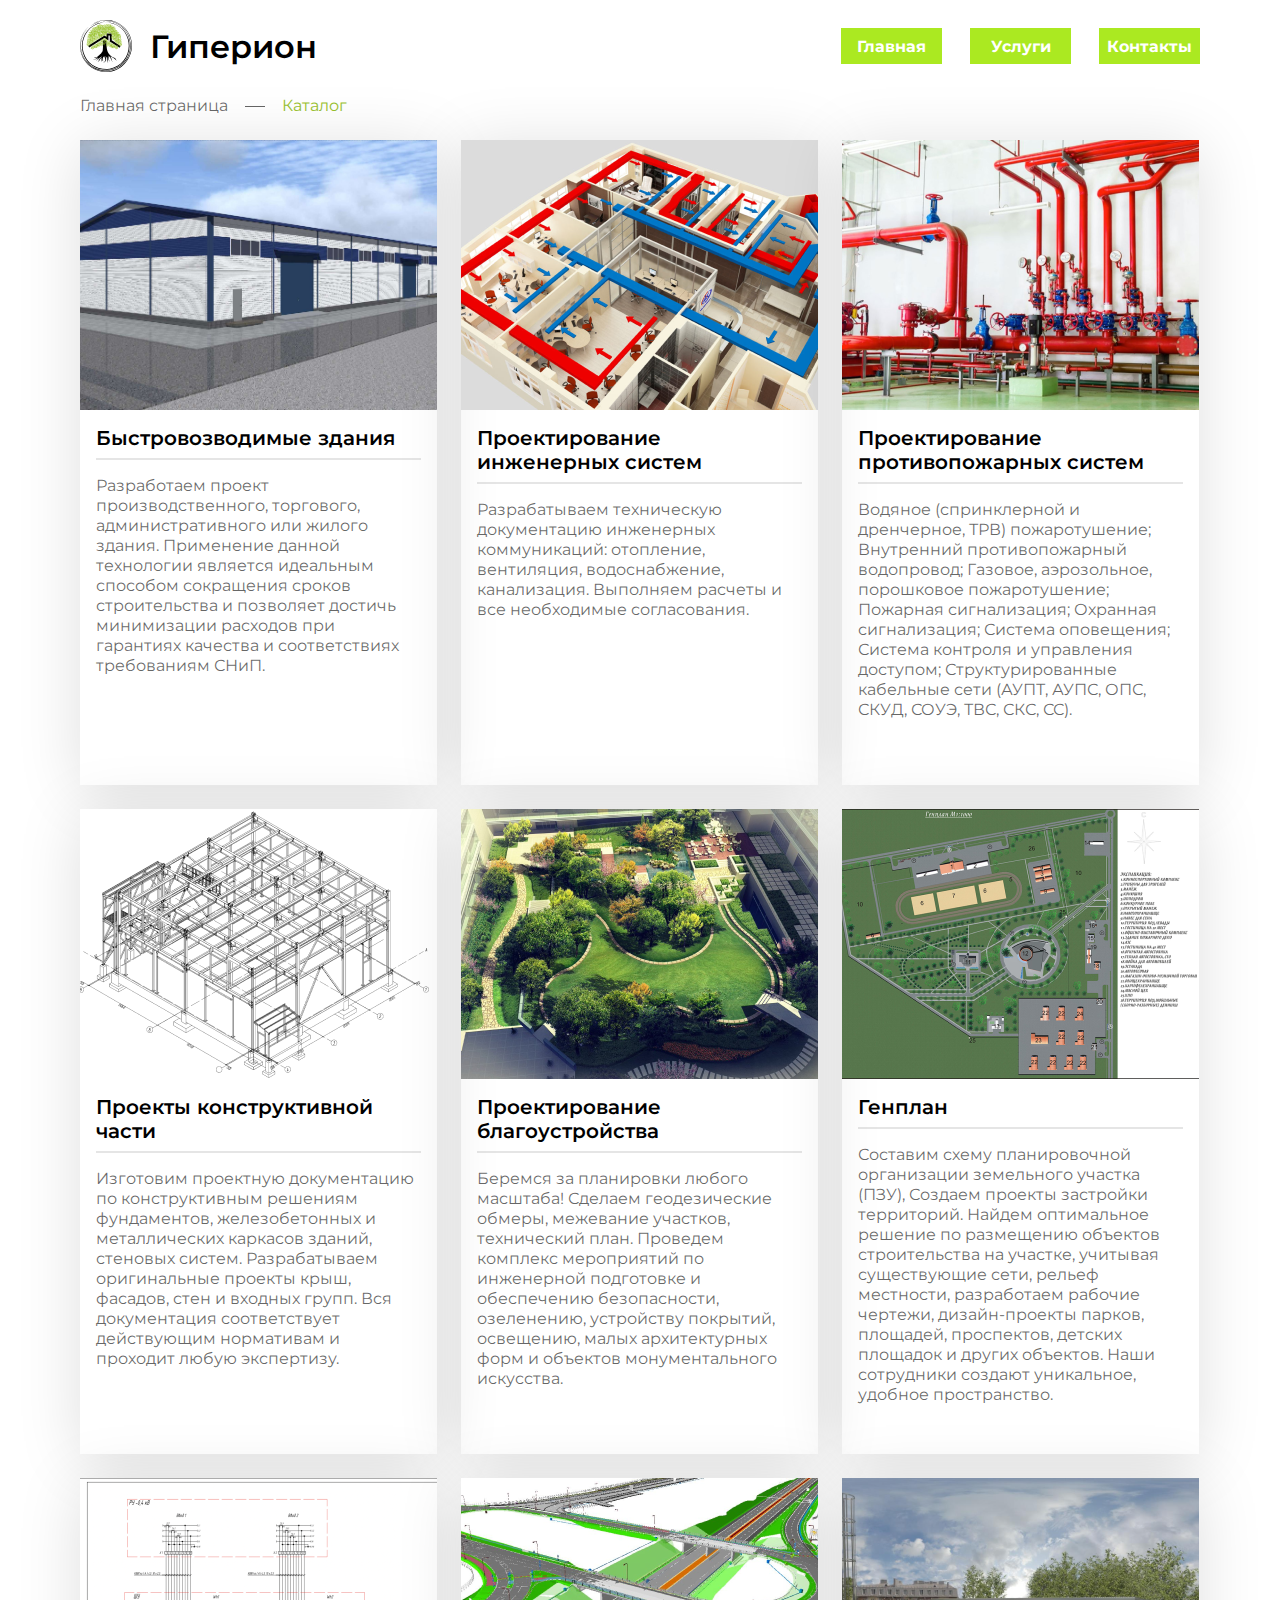
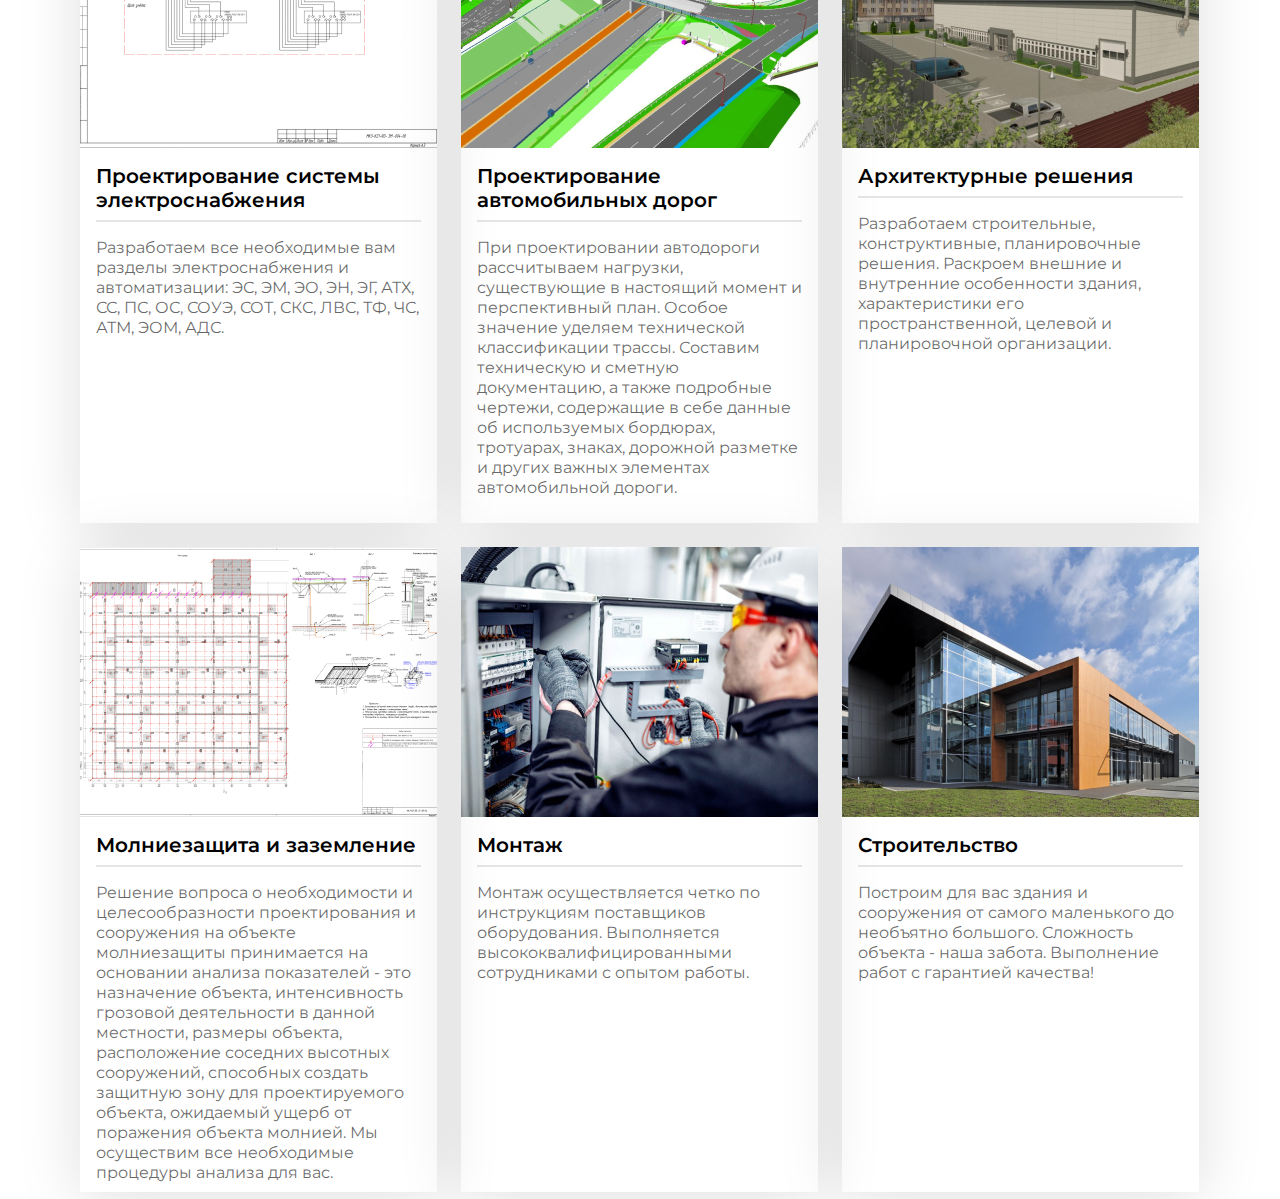
==== components/catalog/catalog.html @ 3549bc14 "added catalog page" ====
<!DOCTYPE html>
<html lang="en">
<head>
    <meta charset="UTF-8">
    <meta http-equiv="X-UA-Compatible" content="IE=edge">
    <meta name="viewport" content="width=device-width, initial-scale=1.0">
    <link rel="stylesheet" href="/css/style.css">
    <title>Document</title>
</head>
<body>
    <header>
        <div class="container">
            <div class="header">
                <div class="header__logo">
                    <img src="../../img/logo.svg" alt="Logo">
                    <h2 class="header__logo-text">Гиперион</h2>
                </div>
                <div class="header__buttons">
                    <button class="header__buttons-btn">Главная</button>
                    <button class="header__buttons-btn">Услуги</button>
                    <button class="header__buttons-btn">Контакты</button>
                </div>
            </div>
        </div>
    </header>
    <section class="linked__wrap">
        <div class="container">
            <div class="linked__wrap-links">
                <a href="#" class="linked__wrap-link">Главная страница</a>
                <div class="linked__wrap-border"></div>
                <a href="#" class="linked__wrap-link active">Каталог</a>
            </div>
        </div>
    </section>
    <section class="catalog_card">
        <div class="container">
            <div class="catalog__card-wrapp" id="catalogwrapp">
                <div class="catalog__card-block">
                    <div class="catalog__card-img"></div>
                    <div class="catalog__card-container">
                        <p class="catalog__card-title">Быстровозводимые здания</p>
                        <div class="catalog__card-border"></div>
                        <p class="catalog__card-descr">Разработаем проект производственного, торгового, административного или жилого здания. Применение данной технологии является идеальным способом сокращения сроков строительства и позволяет достичь минимизации расходов при гарантиях качества и соответствиях требованиям СНиП.</p>
                    </div>
                </div>
            </div>
        </div>
    </section>
    <script src="../../js/catalog.js"></script>
    <script src="../../js/root.js"></script>
    <script src="./allproducts.js"></script>

</body>
</html>
---- css/style.css ----
@import url("https://fonts.googleapis.com/css2?family=Montserrat:wght@400;500;600;700&display=swap"); /* Reset and base styles  */
* {
  padding: 0px;
  margin: 0px;
  border: none;
  font-family: "Montserrat", sans-serif;
}

*,
*::before,
*::after {
  box-sizing: border-box;
}

:focus,
:active {
  /*outline: none;*/
}

a:focus,
a:active {
  /* outline: none;*/
}

/* Links */
a,
a:link,
a:visited {
  /* color: inherit; */
  text-decoration: none;
  /* display: inline-block; */
}

a:hover {
  /* color: inherit; */
  text-decoration: none;
}

/* Common */
aside,
nav,
footer,
header,
section,
main {
  display: block;
}

h1,
h2,
h3,
h4,
h5,
h6,
p {
  font-size: inherit;
  font-weight: inherit;
}

ul,
ul li {
  list-style: none;
}

img {
  vertical-align: top;
}

img,
svg {
  max-width: 100%;
  height: auto;
}

address {
  font-style: normal;
}

/* Form */
input,
textarea,
button,
select {
  font-family: inherit;
  font-size: inherit;
  color: inherit;
  background-color: transparent;
}

input::-ms-clear {
  display: none;
}

button,
input[type=submit] {
  display: inline-block;
  box-shadow: none;
  background-color: transparent;
  background: none;
  cursor: pointer;
}

input:focus,
input:active,
button:focus,
button:active {
  outline: none;
}

button::-moz-focus-inner {
  padding: 0;
  border: 0;
}

label {
  cursor: pointer;
}

legend {
  display: block;
}

* {
  padding: 0;
  margin: 0;
}

.container {
  width: 1120px;
  margin: 0 auto;
}

.header {
  display: flex;
  align-items: center;
  justify-content: space-between;
  margin-top: 20px;
}
.header__logo {
  display: flex;
  align-items: center;
}
.header__logo-text {
  margin-left: 18px;
  font-weight: 600;
  font-size: 32px;
}
.header__buttons-btn {
  width: 101px;
  height: 36px;
  background-color: #abe921;
  margin-right: 24px;
  color: #ffffff;
  font-weight: 700;
}
.header__buttons-btn:hover {
  background-color: #cef27e;
  transition: all ease-in-out 0.2s;
}
.header__buttons-btn:active {
  background-color: #8dc413;
  transition: all ease-in-out 0.2s;
}
.header__buttons-btn:last-child {
  margin-right: 0;
}

.subheader {
  width: 100%;
  display: flex;
  margin-top: 20px;
  min-height: 950px;
  background: url("../img/subheaderBack.png") no-repeat center;
  background-size: cover;
  position: relative;
  z-index: -1;
}
.subheader__block {
  margin-top: 24px;
  display: flex;
  flex-wrap: wrap;
  justify-content: space-between;
}
.subheader__block-left {
  width: 360px;
  height: 500px;
  margin-top: 110px;
  color: #ffffff;
  border-top: 6px solid #c5ff2e;
  border-left: 6px solid #c5ff2e;
  border-bottom: 6px solid #c5ff2e;
  background: linear-gradient(#c5ff2e, #c5ff2e), linear-gradient(#c5ff2e, #c5ff2e);
  background-size: 6px 260px, 6px 40px;
  background-repeat: no-repeat, no-repeat;
  background-position: right bottom, top right;
  z-index: 1;
}
.subheader__block-text {
  display: block;
  margin-top: 34px;
  margin-left: 32px;
  width: 633px;
  height: 198px;
  z-index: 6;
  font-size: 54px;
  font-weight: 600;
  line-height: 66px;
}
.subheader__block-descr {
  margin: 16px 32px 0 32px;
  font-size: 20px;
  line-height: 24px;
}
.subheader__block-contact {
  display: flex;
  align-items: center;
  margin-bottom: 27px;
}
.subheader__block-info {
  width: 314px;
  margin-left: 14px;
  color: #ffffff;
  font-size: 16px;
  font-weight: 600;
}
.subheader .social {
  width: 358px;
  height: 32px;
  display: flex;
  justify-content: space-between;
}
.subheader .social img {
  width: 32px;
  height: 32px;
}
.subheader::after {
  content: "";
  position: absolute;
  top: 0;
  left: 0;
  right: 0;
  bottom: 0;
  background: linear-gradient(90deg, rgba(0, 0, 0, 0.55) 35.96%, rgba(0, 0, 0, 0) 101.42%);
  z-index: -1;
}

.form {
  width: 100%;
}
.form__block {
  width: 100%;
  height: 298px;
  padding: 0 20px;
  margin-top: -55px;
  border: 1px solid #eeeeee;
  box-shadow: 0px 4px 20px rgba(0, 0, 0, 0.07);
  background-color: #ffffff;
  z-index: 7;
}
.form__block-header {
  font-size: 20px;
  font-weight: 600;
  line-height: 24px;
  text-align: center;
  margin-top: 32px;
  color: black;
}
.form__block-input {
  margin-top: 20px;
  padding-left: 16px;
  width: 100%;
  height: 50px;
  border: 1px solid rgba(0, 0, 0, 0.3);
  border-radius: 8px;
  margin-right: 10px;
}
.form__block-input:nth-child(2) {
  margin-right: 0;
}
.form__block-inputs {
  display: flex;
  justify-content: space-between;
}
.form__block-button {
  margin-top: 20px;
  height: 46px;
  background-color: #c5ff2e;
  border-radius: 8px;
  font-style: 18px;
  line-height: 22px;
  font-weight: 500;
  width: 100%;
}
.form__block-button:hover {
  background-color: #d3ff61;
  transition: all ease-in-out 0.2s;
}
.form__block-button:active {
  background-color: #b5fa00;
  transition: all ease-in-out 0.2s;
}

.company {
  width: 100%;
  height: 428px;
  margin-top: 48px;
  position: relative;
}
.company__block {
  display: flex;
}
.company__block-left {
  width: 548px;
  height: 428px;
  display: flex;
  flex-direction: column;
}
.company__block-title {
  font-size: 28px;
  line-height: 34px;
  font-weight: 400;
  color: #000000;
}
.company__block-info {
  font-size: 16px;
  font-weight: 400;
  line-height: 20px;
  margin-top: 24px;
  color: rgba(0, 0, 0, 0.6);
}
.company__block-button {
  width: 234px;
  height: 48px;
  border: 1px solid #abe921;
  font-size: 16px;
  font-weight: 500;
  line-height: 20px;
  display: flex;
  align-items: center;
  justify-content: center;
  margin-top: 102px;
}
.company__block-button img {
  margin-right: 12px;
}
.company__block-right {
  width: 548px;
  height: 425px;
  background: url("../img/portfolio.png") no-repeat center;
  background-size: 100%;
  margin-top: 50px;
  margin-left: 24px;
}

.services {
  margin-top: 48px;
}
.services__block-wrap {
  display: flex;
  flex-wrap: wrap;
  perspective: 3000px;
  gap: 24px;
}
.services__block-flip {
  position: relative;
  transform-style: preserve-3d;
  transition: all 0.5s ease-in;
}
.services__block-flip:hover {
  transform: rotateX(180deg);
}
.services__block-title {
  font-size: 28px;
  font-weight: 400;
  line-height: 34px;
  color: #000000;
  margin-bottom: 24px;
}
.services__block-product {
  position: relative;
  display: flex;
  flex-direction: column;
  justify-content: flex-end;
  width: 357px;
  height: 461px;
  padding: 0 0 26px 24px;
  overflow: hidden;
}
.services__block-product::after {
  content: "";
  position: absolute;
  top: 0;
  left: 0;
  right: 0;
  bottom: 0;
  background: linear-gradient(180deg, rgba(0, 0, 0, 0) 26.39%, rgba(0, 0, 0, 0.4) 89.01%);
  z-index: 1;
}
.services__block-backproduct {
  display: flex;
  flex-direction: column;
  justify-content: flex-start;
  width: 357px;
  height: 461px;
  padding: 24px;
  background-color: rgba(197, 255, 46, 0.5);
}
.services__block-backproduct a,
.services__block-backproduct p {
  color: #000000;
}
.services__block-backproduct a {
  height: 100%;
  bottom: 0;
}
.services .front {
  transform: rotateX(0);
  top: 0;
  left: 0;
  z-index: 2;
  -webkit-backface-visibility: hidden;
          backface-visibility: hidden;
}
.services .back {
  top: 0;
  left: 0;
  position: absolute;
  transform: rotateX(180deg);
}
.services__block-subtitle {
  width: 309px;
  font-size: 22px;
  font-weight: 600;
  line-height: 27px;
  color: #ffffff;
  z-index: 2;
}
.services__block-link {
  margin-top: 18px;
  font-size: 16px;
  font-weight: 600;
  line-height: 20px;
  color: #ffffff;
  display: flex;
  align-items: center;
  z-index: 2;
}
.services__block-link img {
  margin-left: 17px;
}
.services__block-link:hover {
  text-decoration: underline;
}
.services .build {
  background: url("../img/build.png") no-repeat center;
  background-size: cover;
}
.services .backbuild {
  background-image: linear-gradient(rgba(197, 255, 46, 0.85), rgba(197, 255, 46, 0.85)), url("../img/build.png");
}
.services .system {
  background: url("../img/system.png") no-repeat center;
  background-size: cover;
}
.services .backsystem {
  background-image: linear-gradient(rgba(197, 255, 46, 0.85), rgba(197, 255, 46, 0.85)), url("../img/system.png");
}
.services .fire {
  background: url("../img/fire.png") no-repeat center;
  background-size: cover;
}
.services .backfire {
  background-image: linear-gradient(rgba(197, 255, 46, 0.85), rgba(197, 255, 46, 0.85)), url("../img/fire.png");
}
.services .projects {
  background: url("../img/project.png") no-repeat center;
  background-size: cover;
}
.services .backprojects {
  background-image: linear-gradient(rgba(197, 255, 46, 0.85), rgba(197, 255, 46, 0.85)), url("../img/project.png");
}
.services .park {
  background: url("../img/park.png") no-repeat center;
  background-size: cover;
}
.services .backpark {
  background-image: linear-gradient(rgba(197, 255, 46, 0.85), rgba(197, 255, 46, 0.85)), url("../img/park.png");
}
.services .plan {
  background: url("../img/plan.png") no-repeat center;
  background-size: cover;
}
.services .backplan {
  background-image: linear-gradient(rgba(197, 255, 46, 0.85), rgba(197, 255, 46, 0.85)), url("../img/plan.png");
}
.services .electron {
  background: url("../img/electron.png") no-repeat center;
  background-size: cover;
}
.services .backelectron {
  background-image: linear-gradient(rgba(197, 255, 46, 0.85), rgba(197, 255, 46, 0.85)), url("../img/electron.png");
}
.services .road {
  background: url("../img/road.png") no-repeat center;
  background-size: cover;
}
.services .backroad {
  background-image: linear-gradient(rgba(197, 255, 46, 0.85), rgba(197, 255, 46, 0.85)), url("../img/road.png");
}
.services .architect {
  background: url("../img/architect.png") no-repeat center;
  background-size: cover;
}
.services .backarchitect {
  background-image: linear-gradient(rgba(197, 255, 46, 0.85), rgba(197, 255, 46, 0.85)), url("../img/architect.png");
}
.services .light {
  background: url("../img/light.png") no-repeat center;
  background-size: cover;
}
.services .backlight {
  background-image: linear-gradient(rgba(197, 255, 46, 0.85), rgba(197, 255, 46, 0.85)), url("../img/light.png");
}
.services .install {
  background: url("../img/install.png") no-repeat center;
  background-size: cover;
}
.services .backinstall {
  background-image: linear-gradient(rgba(197, 255, 46, 0.85), rgba(197, 255, 46, 0.85)), url("../img/install.png");
}
.services .construction {
  background: url("../img/construction.png") no-repeat center;
  background-size: cover;
}
.services .backconstruction {
  background-image: linear-gradient(rgba(197, 255, 46, 0.85), rgba(197, 255, 46, 0.85)), url("../img/construction.png");
}

.employees__block-title {
  margin-top: 48px;
  font-size: 28px;
  font-weight: 400;
  line-height: 34px;
  color: #000000;
  text-align: center;
}
.employees__block-seo {
  margin-top: 6px;
  height: 336px;
  filter: drop-shadow(0px 4px 25px rgba(0, 0, 0, 0.18));
  background: url("../img/photo3.png") no-repeat center;
}
.employees .photo {
  width: 645px;
  display: flex;
  justify-content: space-between;
  margin: 0 auto;
  margin-top: 24px;
}
.employees__block-center {
  padding-top: 40px;
  display: flex;
  justify-content: space-between;
}
.employees .subphoto {
  width: 120px;
  height: 120px;
  opacity: 0.6;
  transition: all 0.4s ease-in-out;
}
.employees .subphoto:hover {
  opacity: 1;
  filter: drop-shadow(0px 4px 25px rgba(0, 0, 0, 0.18));
}
.employees__block-footer {
  width: 888px;
  display: flex;
  justify-content: space-between;
  margin: 0 auto;
  margin-top: 56px;
}
.employees__block-subtitle {
  margin-top: 16px;
  font-size: 28px;
  font-weight: 400;
  line-height: 34px;
  text-align: center;
}
.employees__block-subdescr {
  margin-top: 16px;
  margin-bottom: 8px;
  font-size: 18px;
  font-weight: 500;
  line-height: 22px;
  text-align: center;
}
.employees__block-bioinfo {
  width: 548px;
  text-align: center;
  font-weight: 400;
  font-size: 18px;
  line-height: 22px;
  color: rgba(0, 0, 0, 0.6);
  margin: 0 auto;
}
.employees .namecolor {
  color: #abe921;
}

.project {
  margin-top: 64px;
}
.project__block-title {
  font-size: 28px;
  font-weight: 400;
  line-height: 34px;
  color: #000000;
}
.project__block-links {
  margin-top: 16px;
}
.project__block-link {
  margin-right: 24px;
  font-size: 18px;
  font-weight: 600;
  line-height: 22px;
  color: rgba(0, 0, 0, 0.4);
}
.project .active {
  color: #abe921;
}
.project__block-cart {
  padding: 0 0 24px 24px;
  width: 357px;
  height: 400px;
  display: flex;
  align-items: flex-end;
}
.project__block-subtitle {
  font-size: 24px;
  font-weight: 600;
  line-height: 29px;
  color: #ffffff;
}
.project__block-wrapp {
  margin-top: 36px;
  display: flex;
  justify-content: space-between;
  flex-wrap: wrap;
  gap: 36px 24px;
}
.project__block-footer {
  display: block;
  font-size: 18px;
  font-weight: 500;
  line-height: 22px;
  text-align: center;
  color: #000000;
  margin-top: 36px;
  text-decoration: underline;
}
.project__block-footer:hover {
  transition: all 0.4s ease-in-out;
}
.project .crim {
  background: url("../img/crim.png") no-repeat center;
}
.project .magadan {
  background: url("../img/magadan.png") no-repeat center;
}
.project .anger {
  background: url("../img/anger.png") no-repeat center;
}
.project .kazahstan {
  background: url("../img/kazahstan.png") no-repeat center;
}
.project .pavlotti {
  background: url("../img/pavlotti.png") no-repeat center;
}
.project .angertwo {
  background: url("../img/anger5.png") no-repeat center;
}

.contact {
  margin-top: 130px;
  height: 289px;
  background: url("../img/map.png") no-repeat center;
  background-size: cover;
}
.contact__block {
  display: flex;
  justify-content: space-between;
}
.contact__block-left {
  align-self: flex-start;
  padding: 24px 0;
  height: 289px;
  display: flex;
  flex-direction: column;
  justify-content: space-between;
}
.contact__block-name {
  font-size: 54px;
  font-weight: 600;
  line-height: 66px;
  color: #000000;
}
.contact__block-logo {
  display: flex;
  align-items: center;
  margin-top: 9px;
}
.contact__block-logoname {
  font-size: 24px;
  font-weight: 500;
  line-height: 29px;
  color: #000000;
  margin-left: 9px;
}
.contact__block-descr {
  font-size: 24px;
  font-weight: 500;
  line-height: 29px;
  color: #000000;
}
.contact__block-center {
  align-self: center;
}
.contact__block-right {
  width: 357px;
  height: 411px;
  background-color: #ffffff;
  box-shadow: 0px 4px 20px rgba(0, 0, 0, 0.1);
  margin-top: -60px;
}
.contact__block-form {
  padding: 16px;
  display: flex;
  flex-direction: column;
}
.contact__block-subname {
  width: 100%;
  height: 56px;
  padding-top: 16px;
  padding-left: 16px;
  font-size: 20px;
  font-weight: 600;
  line-height: 24px;
  color: #000000;
  margin-bottom: 8px;
}
.contact__block-label {
  font-size: 18px;
  font-weight: 400;
  line-height: 22px;
  color: #000000;
}
.contact__block-inputdiv {
  border-bottom: 1px solid rgba(0, 0, 0, 0.35);
  margin-bottom: 16px;
}
.contact__block-inputdiv:last-of-type {
  margin-bottom: 0;
}
.contact__block-input {
  width: 100%;
  margin-top: 8px;
  font-size: 18px;
  font-weight: 400;
  line-height: 22px;
  color: rgba(0, 0, 0, 0.35);
  padding-bottom: 8px;
}
.contact__block-button {
  width: 325px;
  height: 46px;
  background-color: #c5ff2e;
  text-align: center;
  color: #000000;
  font-size: 18px;
  font-weight: 500;
  line-height: 22px;
  margin-top: 57px;
}

.footer {
  height: 301px;
  background: rgba(197, 255, 46, 0.85);
  padding-top: 23px;
}
.footer__block {
  width: 739px;
  display: flex;
  flex-wrap: wrap;
}
.footer__block-datainfo {
  width: 357px;
  margin-right: 24px;
}
.footer__block-title {
  font-size: 16px;
  font-weight: 500;
  line-height: 20px;
  color: rgba(0, 0, 0, 0.7);
}
.footer__block-contact {
  margin-bottom: 16px;
  width: 314px;
  color: #ffffff;
  font-size: 16px;
  font-weight: 600;
  display: flex;
  align-items: center;
}
.footer__block-contact img {
  margin-right: 14px;
}
.footer__block-contactinfo {
  width: 358px;
}
.footer__block-wrap {
  width: 100%;
  margin-top: 8px;
  display: flex;
  flex-direction: column;
}
.footer .black {
  color: #000000;
  font-size: 16px;
  line-height: 20px;
  font-weight: 500;
}
.footer .blackcontact {
  color: #000000;
  font-size: 18px;
  line-height: 20px;
  font-weight: 500;
}
.footer__block-border {
  width: 100%;
  margin-top: 24px;
  border-bottom: 1px solid rgba(0, 0, 0, 0.1);
}
.footer__block-text {
  font-size: 16px;
  line-height: 20px;
  font-weight: 500;
  color: rgba(0, 0, 0, 0.7);
}
.footer__block-icon {
  width: 333px;
  display: flex;
}
.footer__block-programm {
  width: 158px;
  margin-top: 14px;
  margin-right: 50px;
  display: flex;
  align-items: center;
}
.footer__block-programm img {
  width: 28px;
  height: 28px;
}
.footer__block-subtext {
  margin-left: 14px;
  font-size: 16px;
  font-weight: 500;
  line-height: 20px;
  color: #000000;
}

.linked__wrap {
  margin-top: 24px;
  margin-bottom: 24px;
}
.linked__wrap-links {
  display: flex;
  align-items: center;
  justify-content: space-between;
  width: 267px;
}
.linked__wrap-link {
  font-size: 16px;
  font-weight: 400;
  line-height: 20px;
  color: rgba(0, 0, 0, 0.6);
  text-decoration: none;
}
.linked__wrap-border {
  width: 20px;
  border-bottom: 1px solid rgba(0, 0, 0, 0.6);
  display: inline-block;
}
.linked__wrap .active {
  color: #98c12e;
}

.catalog__card-wrapp {
  display: flex;
  flex-wrap: wrap;
  gap: 24px;
}
.catalog__card-container {
  padding: 16px;
}
.catalog__card-block {
  width: 357px;
  height: 645px;
  box-shadow: 0px 6px 60px rgba(0, 0, 0, 0.13);
}
.catalog__card-img {
  width: 100%;
  height: 270px;
}
.catalog__card-title {
  font-size: 20px;
  font-weight: 600;
  line-height: 24px;
  color: #000000;
}
.catalog__card-border {
  margin-top: 8px;
  border: 1px solid rgba(0, 0, 0, 0.1);
}
.catalog__card-descr {
  margin-top: 16px;
  font-size: 16px;
  font-weight: 400;
  line-height: 20px;
  color: rgba(0, 0, 0, 0.6);
}

.fullbuild {
  background: url("../img/fullbuild.png") no-repeat center;
  background-size: cover;
}

.fullsystem {
  background: url("../img/fullsystem.png") no-repeat center;
  background-size: cover;
}

.fullfire {
  background: url("../img/fullfire.png") no-repeat center;
  background-size: cover;
}

.fullprojects {
  background: url("../img/fullproject.png") no-repeat center;
  background-size: cover;
}

.fullelectron {
  background: url("../img/fullelectron.png") no-repeat center;
  background-size: cover;
}

.fullpark {
  background: url("../img/fullpark.png") no-repeat center;
  background-size: cover;
}

.fullplan {
  background: url("../img/fullplan.png") no-repeat center;
  background-size: cover;
}

.fullroad {
  background: url("../img/fullroad.png") no-repeat center;
  background-size: cover;
}

.fullarchitect {
  background: url("../img/fullarchitect.png") no-repeat center;
  background-size: cover;
}

.fulllight {
  background: url("../img/fulllight.png") no-repeat center;
  background-size: cover;
}

.fullinstall {
  background: url("../img/fullinstall.png") no-repeat center;
  background-size: cover;
}

.fullconstruction {
  background: url("../img/fullconstruction.png") no-repeat center;
  background-size: cover;
}
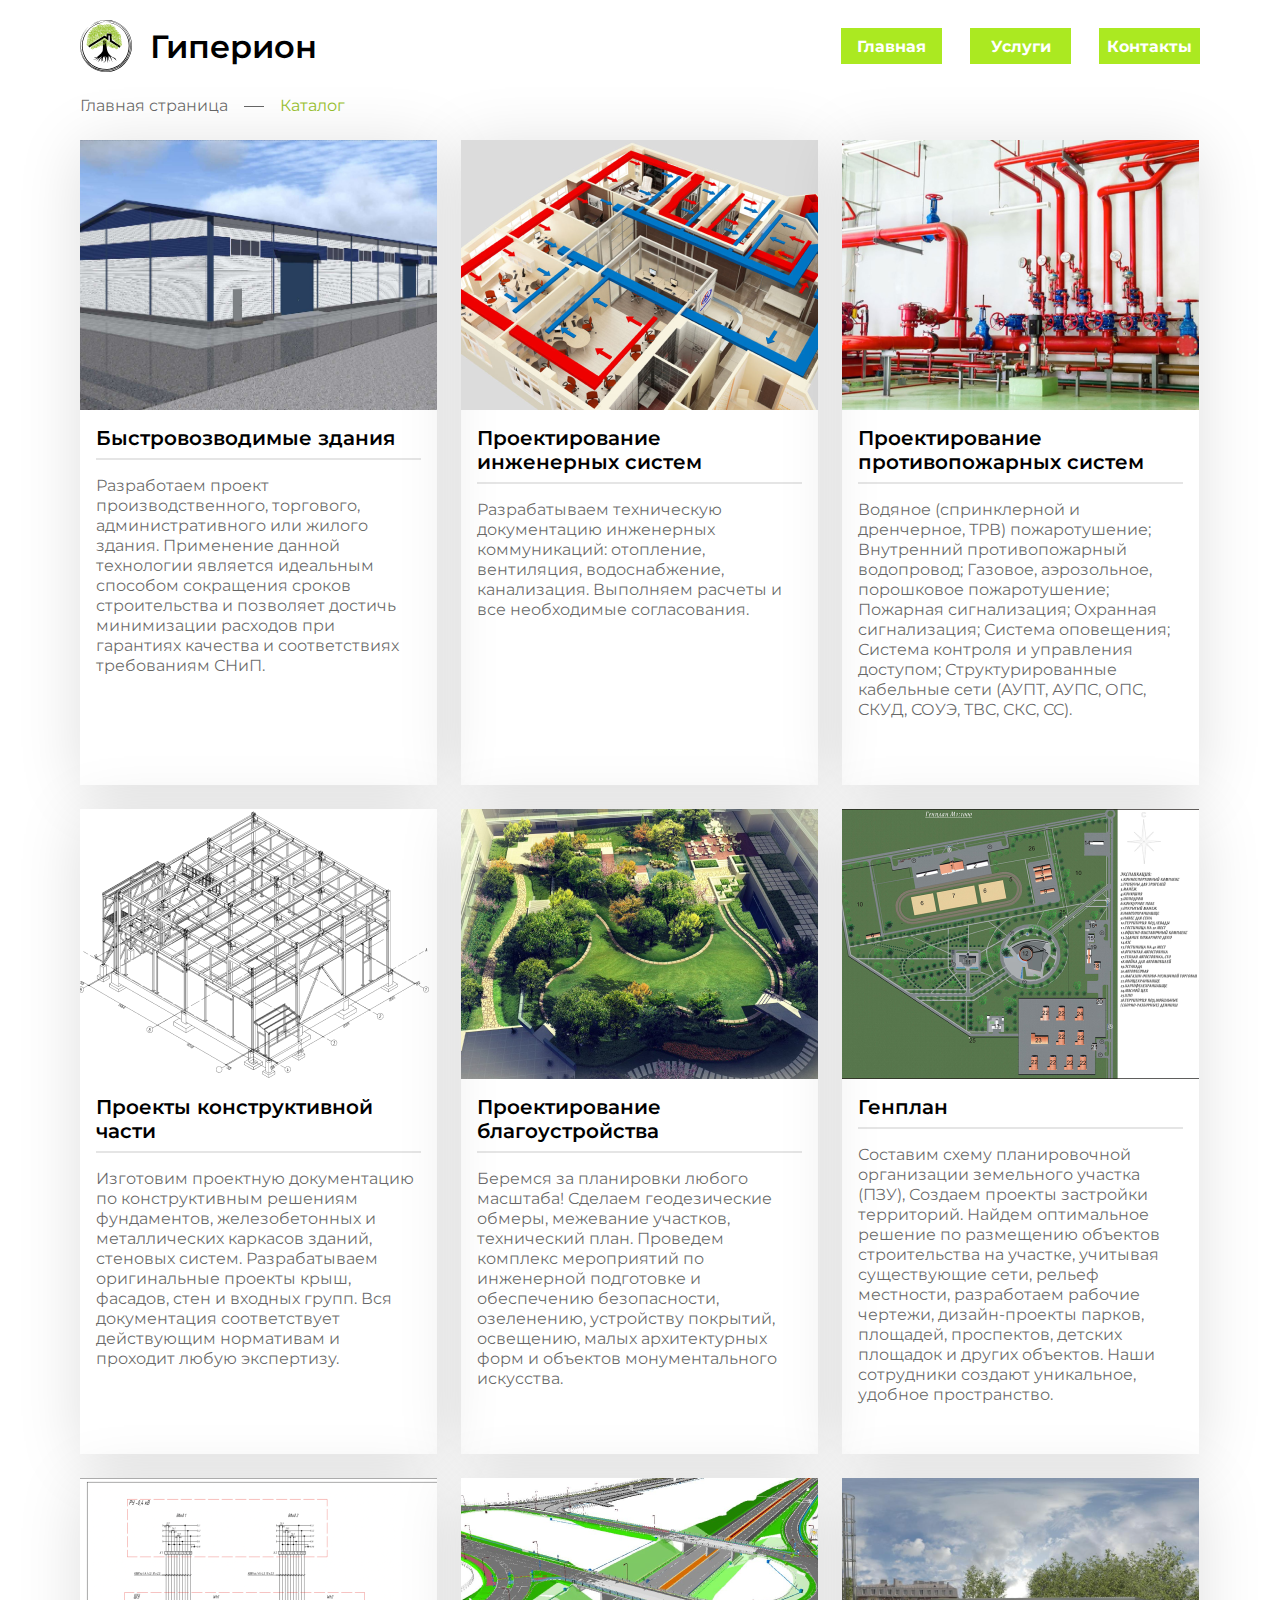
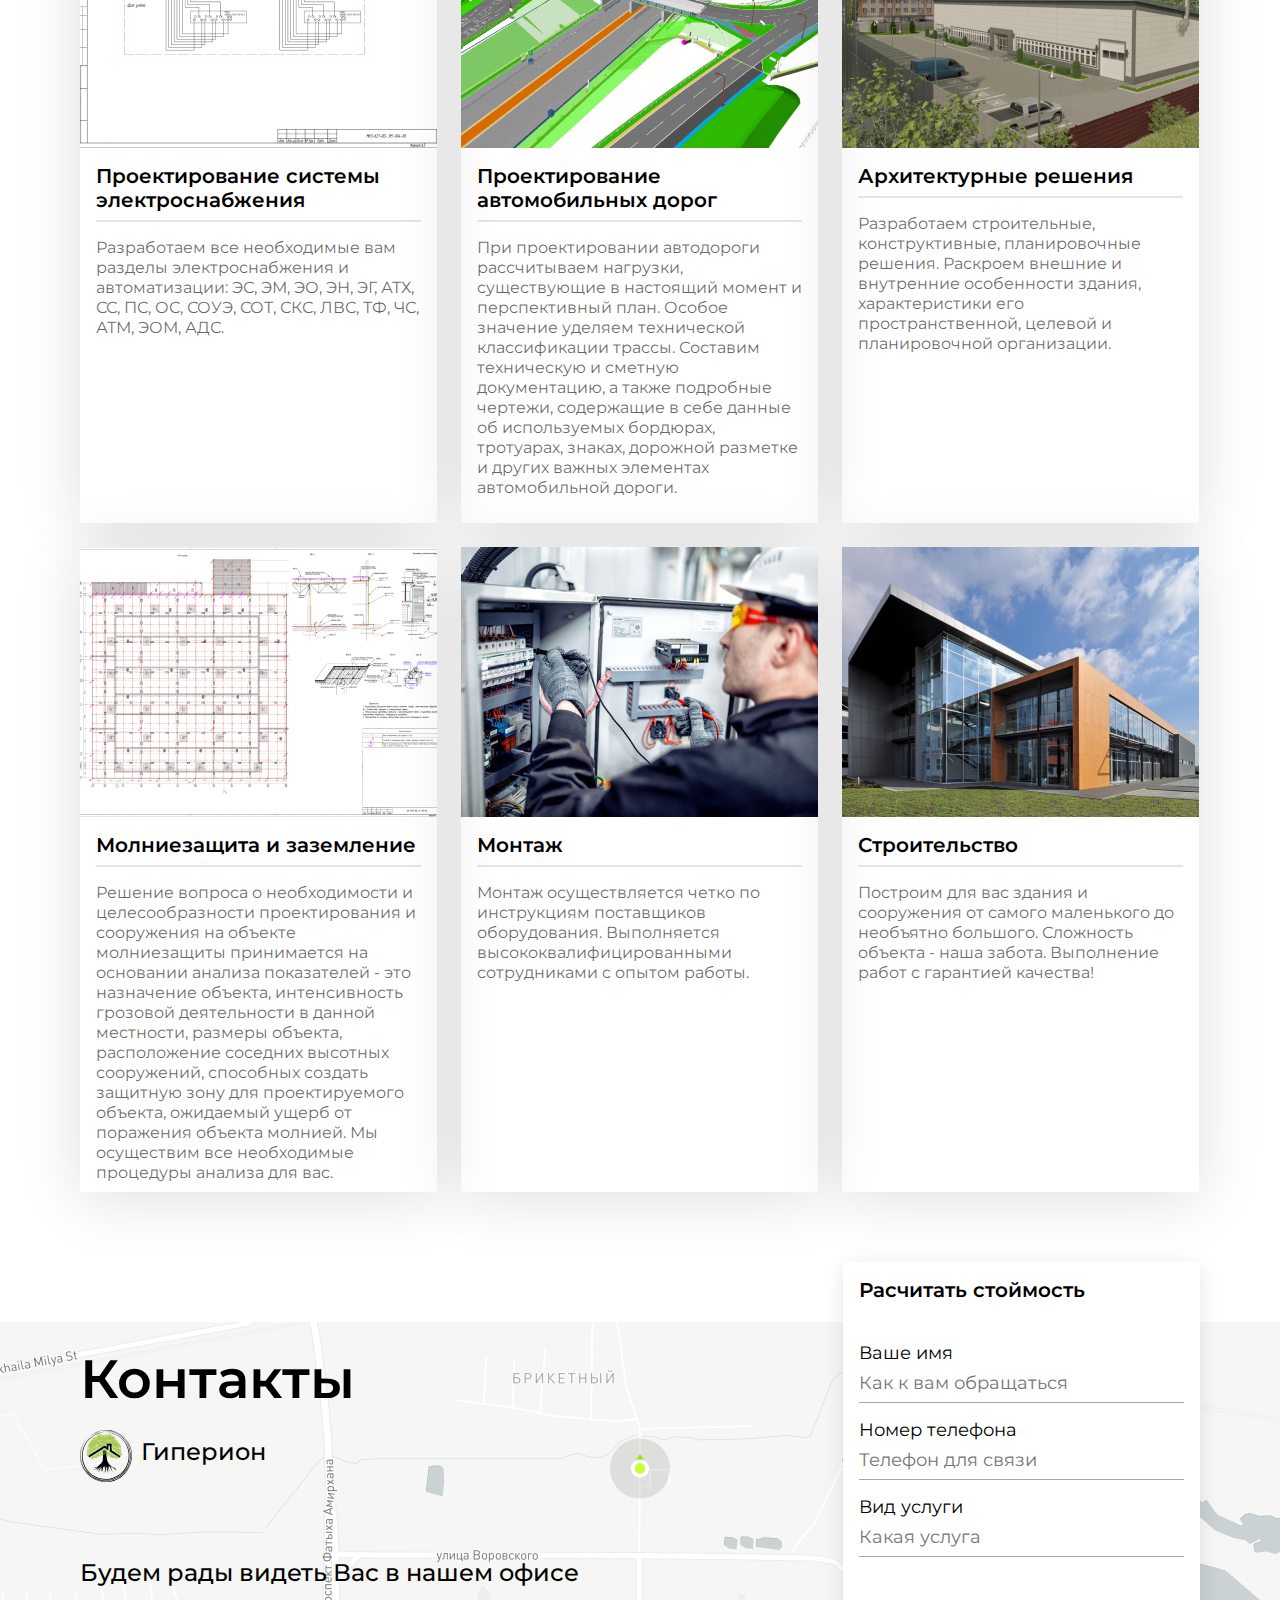
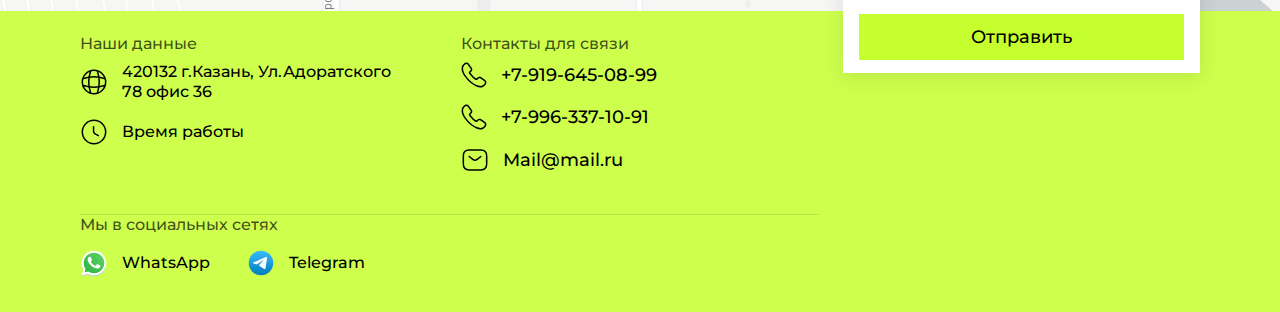
==== commit 53f8bc7f: "finish commit" ====
--- a/components/catalog/catalog.html
+++ b/components/catalog/catalog.html
@@ -4,7 +4,7 @@
     <meta charset="UTF-8">
     <meta http-equiv="X-UA-Compatible" content="IE=edge">
     <meta name="viewport" content="width=device-width, initial-scale=1.0">
-    <link rel="stylesheet" href="/css/style.css">
+    <link rel="stylesheet" href="./../../css/style.css">
     <title>Document</title>
 </head>
 <body>
@@ -46,6 +46,93 @@
             </div>
         </div>
     </section>
+        <section class="contact">
+        <div class="container">
+            <div class="contact__block">
+                <div class="contact__block-left">
+                    <div class="contact__block-title">
+                        <h2 class="contact__block-name">Контакты</h2>
+                        <div class="contact__block-logo">
+                            <img src="../../img/logo.svg" alt="Logo images" class="contact__block-logo">
+                            <p class="contact__block-logoname">Гиперион</p>
+                        </div>
+                    </div>
+                    <div class="contact__block-subtitle">
+                        <p class="contact__block-descr">Будем рады видеть Вас в нашем офисе</p>
+                    </div>
+                </div>
+                <div class="contact__block-right">
+                    <p class="contact__block-subname">Расчитать стоймость</p>
+                    <form action="" class="contact__block-form">
+                        <label for="" class="contact__block-label">Ваше имя</label>
+                        <div class="contact__block-inputdiv">
+                            <input type="text" placeholder="Как к вам обращаться" class="contact__block-input">
+                        </div>
+                        <label for="" class="contact__block-label">Номер телефона</label>
+                        <div class="contact__block-inputdiv">
+                            <input type="text" placeholder="Телефон для связи" class="contact__block-input inputadd">
+                        </div>
+                        <label for="" class="contact__block-label">Вид услуги</label>
+                        <div class="contact__block-inputdiv">
+                            <input type="text" placeholder="Какая услуга" class="contact__block-input inputadd">
+                        </div>
+                        <button class="contact__block-button">Отправить</button>
+                    </form>
+                </div>
+            </div>
+        </div>
+    </section>
+    <footer class="footer">
+        <div class="container">
+            <div class="footer__block">
+                <div class="footer__block-datainfo">
+                    <p class="footer__block-title">Наши данные</p>
+                    <div class="footer__block-wrap">
+                        <div class="footer__block-contact">
+                            <img src="../../img/blackglobal.svg" alt="Global icon">
+                            <p class="footer__block-info black">420132 г.Казань, Ул.Адоратского 78 офис 36</p>
+                        </div>
+                        <div class="footer__block-contact">
+                            <img src="../../img/blackclock.svg" alt="Clock icon">
+                            <p class="footer__block-info black">Время работы</p>
+                        </div>
+                    </div>
+                </div>
+
+                <div class="footer__block-contactinfo">
+                    <p class="footer__block-title">Контакты для связи</p>
+                    <div class="footer__block-wrap">
+                        <div class="footer__block-contact">
+                            <img src="../../img/blackphone.svg" alt="Global icon">
+                            <p class="footer__block-info blackcontact">+7-919-645-08-99</p>
+                        </div>
+                        <div class="footer__block-contact">
+                            <img src="../../img/blackphone.svg" alt="Clock icon">
+                            <p class="footer__block-info blackcontact">+7-996-337-10-91</p>
+                        </div>
+                        <div class="footer__block-contact">
+                            <img src="../../img/blacksms.svg" alt="Clock icon">
+                            <p class="footer__block-info blackcontact">Mail@mail.ru</p>
+                        </div>
+                    </div>
+                </div>
+                <div class="footer__block-border"></div>
+                <div class="footer__block-social">
+                    <p class="footer__block-text">Мы в социальных сетях</p>
+                    <div class="footer__block-icon">
+                        <div class="footer__block-programm">
+                            <img src="../../img/whatsapp.svg" alt="WhatsApp icon">
+                            <p class="footer__block-subtext">WhatsApp</p>
+                        </div>
+                        <div class="footer__block-programm">
+                            <img src="../../img/telegram.svg" alt="WhatsApp icon">
+                            <p class="footer__block-subtext">Telegram</p>
+                        </div>
+                    </div>
+                </div>
+            </div>
+        </div>
+    </footer>
     <script src="../../js/catalog.js"></script>
     <script src="../../js/root.js"></script>
     <script src="./allproducts.js"></script>
--- a/css/style.css
+++ b/css/style.css
@@ -118,6 +118,146 @@
 
 legend {
   display: block;
+}
+
+.product__page-leftblock {
+  width: 739px;
+}
+.product__page-right {
+  width: 357px;
+  height: 411px;
+  box-shadow: 0px 4px 20px rgba(0, 0, 0, 0.1);
+}
+.product__page-blocks {
+  display: flex;
+  justify-content: space-between;
+}
+.product__page-form_descr {
+  margin-top: 10px;
+  font-size: 14px;
+  font-weight: 400;
+  line-height: 17px;
+  color: rgba(0, 0, 0, 0.4);
+}
+.product__page-form_descr span {
+  border-bottom: 0.5px solid rgba(0, 0, 0, 0.4);
+}
+.product__page .border {
+  border-bottom: 1px solid rgba(0, 0, 0, 0.07);
+}
+.product__page-title {
+  font-size: 24px;
+  font-weight: 600;
+  line-height: 29px;
+  margin-bottom: 16px;
+  color: #000000;
+}
+.product__page-slider {
+  margin: 0;
+}
+.product__page-form {
+  padding: 16px;
+  display: flex;
+  flex-direction: column;
+}
+.product__page-subname {
+  width: 100%;
+  height: 56px;
+  padding-top: 16px;
+  padding-left: 16px;
+  font-size: 20px;
+  font-weight: 600;
+  line-height: 24px;
+  color: #000000;
+}
+.product__page-label {
+  font-size: 18px;
+  font-weight: 400;
+  line-height: 22px;
+  color: #000000;
+  margin-top: 8px;
+}
+.product__page-inputdiv {
+  border-bottom: 1px solid rgba(0, 0, 0, 0.35);
+  margin-bottom: 16px;
+}
+.product__page-inputdiv:last-of-type {
+  margin-bottom: 0;
+}
+.product__page-input {
+  width: 100%;
+  margin-top: 8px;
+  font-size: 18px;
+  font-weight: 400;
+  line-height: 22px;
+  color: rgba(0, 0, 0, 0.35);
+  padding-bottom: 8px;
+}
+.product__page-button {
+  width: 325px;
+  height: 46px;
+  background-color: #c5ff2e;
+  text-align: center;
+  color: #000000;
+  font-size: 18px;
+  font-weight: 500;
+  line-height: 22px;
+  margin-top: 57px;
+}
+.product__page-bottom {
+  margin-top: 24px;
+  margin-bottom: 20px;
+}
+.product__page-bottom .border {
+  border: none;
+  border-top: 4px solid #c5ff2e;
+  width: 130px;
+  margin-top: -4px;
+}
+.product__page-bottom .green {
+  width: 100%;
+  margin-top: 20px;
+  border: 1px solid rgba(0, 0, 0, 0.1);
+}
+.product__page-bottom_title {
+  font-size: 24px;
+  font-weight: 500;
+  line-height: 29px;
+  color: #000000;
+}
+.product__page-bottom_descr {
+  margin-top: 20px;
+}
+.product__page-bottom_descr p {
+  font-size: 18px;
+  font-weight: 400;
+  line-height: 22px;
+  color: rgba(0, 0, 0, 0.6);
+}
+
+.mySwiper .swiper-slide {
+  opacity: 0.4;
+}
+
+.mySwiper .swiper-slide-thumb-active {
+  opacity: 1;
+}
+
+.footer_swiper {
+  margin-top: 16px;
+  width: 437px;
+}
+
+.prev__img img {
+  width: 135px;
+  height: 100px;
+}
+
+.swiper-slide img {
+  width: 100%;
+  height: 100%;
+  -o-object-fit: cover;
+     object-fit: cover;
 }
 
 * {
@@ -877,10 +1017,10 @@
 .linked__wrap-links {
   display: flex;
   align-items: center;
-  justify-content: space-between;
-  width: 267px;
+  width: 900px;
 }
 .linked__wrap-link {
+  margin-right: 16px;
   font-size: 16px;
   font-weight: 400;
   line-height: 20px;
@@ -888,6 +1028,7 @@
   text-decoration: none;
 }
 .linked__wrap-border {
+  margin-right: 16px;
   width: 20px;
   border-bottom: 1px solid rgba(0, 0, 0, 0.6);
   display: inline-block;
